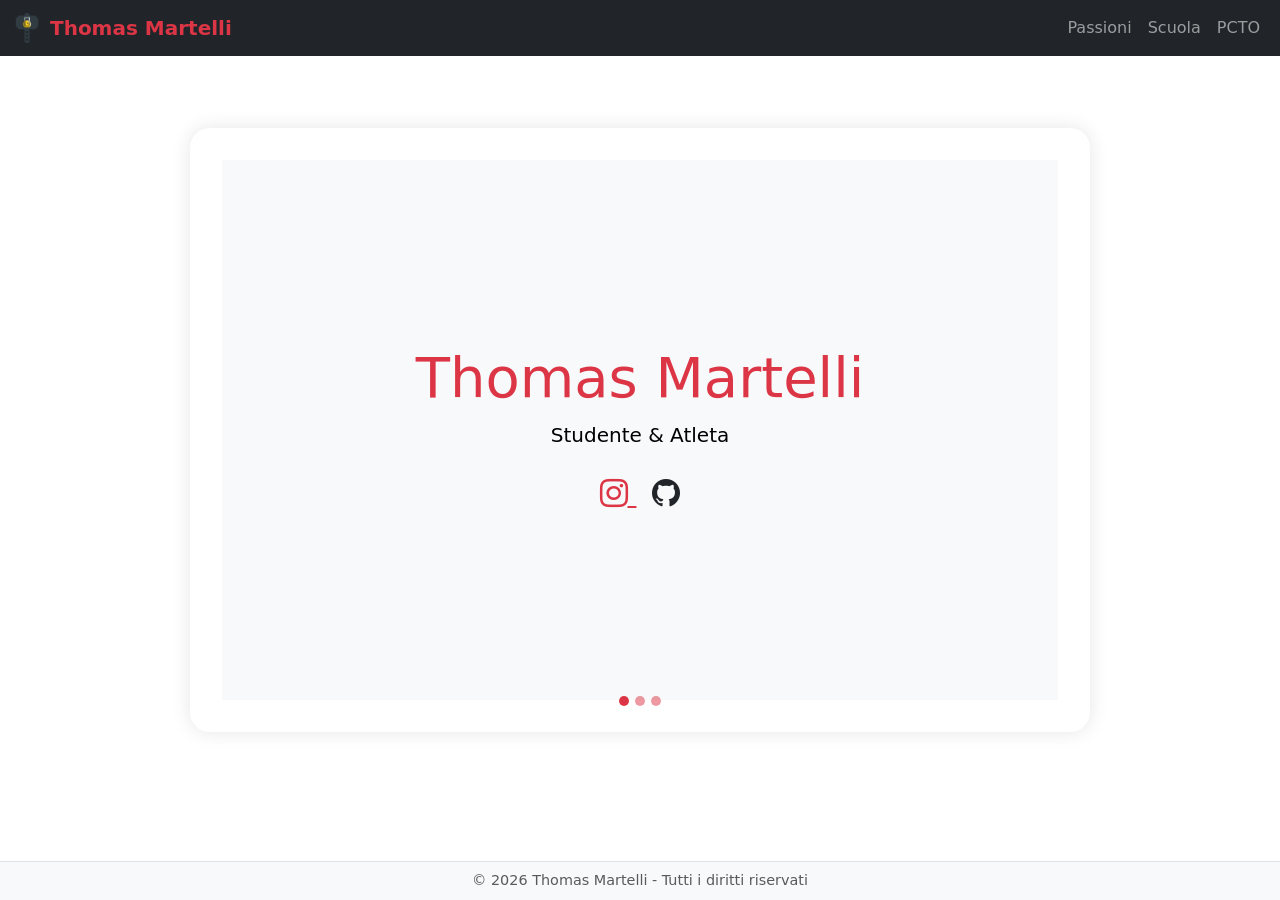
==== index.html @ 2d90111e "Update index.html" ====
<!DOCTYPE html>
<html lang="it">
<head>
  <meta charset="UTF-8" />
  <meta name="viewport" content="width=device-width, initial-scale=1" />
  <title>Thomas Martelli - Portfolio</title>
  <link href="https://cdn.jsdelivr.net/npm/bootstrap@5.3.3/dist/css/bootstrap.min.css" rel="stylesheet" />
  <link rel="stylesheet" href="https://cdn.jsdelivr.net/npm/bootstrap-icons@1.11.3/font/bootstrap-icons.css">
  <link rel="icon" type="images/IconaSito1" href="icon/IconaSito1_white.png">
  <link rel="stylesheet" href="style.css" />
</head>
<body>

<!-- Navbar -->
<nav class="navbar navbar-expand-lg navbar-dark bg-dark sticky-top">
  <div class="container-fluid">
    <a class="navbar-brand d-flex align-items-center text-decoration-none" href="index.html">
        <img src="images/IconaSito1.png" alt="Logo" width="30" height="30" class="me-2">
        <span class="text-danger fw-bold">Thomas Martelli</span>
    </a>
    <button class="navbar-toggler" type="button" data-bs-toggle="collapse" data-bs-target="#navbarNav">
      <span class="navbar-toggler-icon"></span>
    </button>
    <div class="collapse navbar-collapse justify-content-end" id="navbarNav">
      <ul class="navbar-nav">
        <li class="nav-item"><a class="nav-link" href="passioni.html">Passioni</a></li>
        <li class="nav-item"><a class="nav-link" href="scuola.html">Scuola</a></li>
        <li class="nav-item"><a class="nav-link" href="pcto.html">PCTO</a></li>
      </ul>
    </div>
  </div>
</nav>

<br><br><br>
<!-- Carosello -->
<div id="mainCarousel" class="carousel slide" data-bs-ride="false">
    <!-- Indicatori -->
    <div class="carousel-indicators">
      <button type="button" data-bs-target="#mainCarousel" data-bs-slide-to="0" class="active" aria-current="true" aria-label="Slide 1"></button>
      <button type="button" data-bs-target="#mainCarousel" data-bs-slide-to="1" aria-label="Slide 2"></button>
      <button type="button" data-bs-target="#mainCarousel" data-bs-slide-to="2" aria-label="Slide 3"></button>
    </div>
  
    <!-- Slide -->
    <div class="carousel-inner">
  
      <!-- Slide 1 -->
      <div class="carousel-item active">
        <div class="d-flex justify-content-center align-items-center py-5" style="min-height: 60vh; background-color: #f8f9fa;">
          <div class="text-center">
            <h1 class="display-4 text-danger">Thomas Martelli</h1>
            <p class="lead">Studente & Atleta</p>
            <!-- Icone Social -->
            <div class="mt-4">
                <a href="https://www.instagram.com/_thomarte_/" target="_blank" class="text-danger fs-3 me-3">
                <i class="bi bi-instagram"></i>
                </a>
                <a href="https://github.com/Thumad" target="_blank" class="text-dark fs-3">
                <i class="bi bi-github"></i>
                </a>
            </div>
          </div>
        </div>
      </div>
  
      <!-- Slide 2 -->
      <div class="carousel-item">
        <div class="d-flex justify-content-center align-items-center py-5" style="min-height: 60vh; background-color: #e9ecef;">
          <img src="NUOVA IMMAGINE DA METTERE!" class="img-fluid rounded-circle shadow" alt="Foto di Thomas" style="max-height: 300px;">
        </div>
        <!-- Icone Social -->
        <div class="mt-4">
            <a href="https://www.instagram.com/_thomarte_/" target="_blank" class="text-danger fs-3 me-3">
            <i class="bi bi-instagram"></i>
            </a>
            <a href="https://github.com/Thumad" target="_blank" class="text-dark fs-3">
            <i class="bi bi-github"></i>
            </a>
        </div>
      </div>
  
      <!-- Slide 3 -->
      <div class="carousel-item">
        <div class="d-flex justify-content-center align-items-center py-5" style="min-height: 60vh; background-color: #f1f1f1;">
          <div class="container text-center" style="max-width: 700px;">
            <h2 class="mb-3">Chi sono?</h2>
            <p>
              Sono uno studente del corso di informatica, appassionato di sport, tra i quali spunta il CrossFit.<br>
              Mi piace molto la palestra, che insieme alla musica e al guardare serie TV o film, mi aiuta a rilassarmi e a stare bene.
            </p>
            <hr class="my-4">
            <h3 id="contact">Come Contattarmi:</h3>
            <div class="text-start mt-3">
              <p><strong>Email:</strong> thomas.martelli21@gmail.com</p>
              <p><strong>Numero:</strong> +39 349 733 7982</p>
              <p><strong>Indirizzo:</strong> Piazza Pertini 1</p>
              <p><strong>Città:</strong> Chiaravalle</p>
            </div>
            <!-- Icone Social -->
            <div class="text-center mt-4">
              <a href="https://www.instagram.com/_thomarte_/" target="_blank" class="text-danger fs-3 me-3">
                <i class="bi bi-instagram"></i>
              </a>
              <a href="https://github.com/Thumad" target="_blank" class="text-dark fs-3">
                <i class="bi bi-github"></i>
              </a>
            </div>
          </div>
        </div>
      </div>
      
    </div>
  </div>
  
    <!-- Controlli -->
    <button class="carousel-control-prev" type="button" data-bs-target="#mainCarousel" data-bs-slide="prev">
      <span class="carousel-control-prev-icon"></span>
    </button>
    <button class="carousel-control-next" type="button" data-bs-target="#mainCarousel" data-bs-slide="next">
      <span class="carousel-control-next-icon"></span>
    </button>
  </div>
<br>
  <footer class="bg-light text-center text-muted fixed-bottom py-2 border-top">
    © 2026 Thomas Martelli - Tutti i diritti riservati
  </footer>

<script src="https://cdn.jsdelivr.net/npm/bootstrap@5.3.3/dist/js/bootstrap.bundle.min.js"></script>
<script src="script.js"></script>
</body>
</html>
---- style.css ----
body {
    background-color: white;
    color: #000;
  }
  
  .carousel-item {
    padding: 2rem;
  }
  
  h1, h2, h3 {
    font-weight: bold;
  }
  
  form label {
    font-weight: 500;
  }
  
  .carousel-item {
    transition: transform 0.6s ease, opacity 0.6s ease;
    overflow: hidden;
  }
  
  .carousel-inner {
    margin: 0 auto;
    max-width: 900px;
    border-radius: 20px;
    box-shadow: 0 0 20px rgba(0, 0, 0, 0.1);
  }
  
  /* Indicatori centrati */
  .carousel-indicators [data-bs-target] {
    background-color: #dc3545; /* rosso */
    width: 10px;
    height: 10px;
    border-radius: 100%;
  }
  
  /* Footer fisso pulito */
  footer.fixed-bottom {
    font-size: 0.9rem; 
    background-color: #f8f9fa;
  }
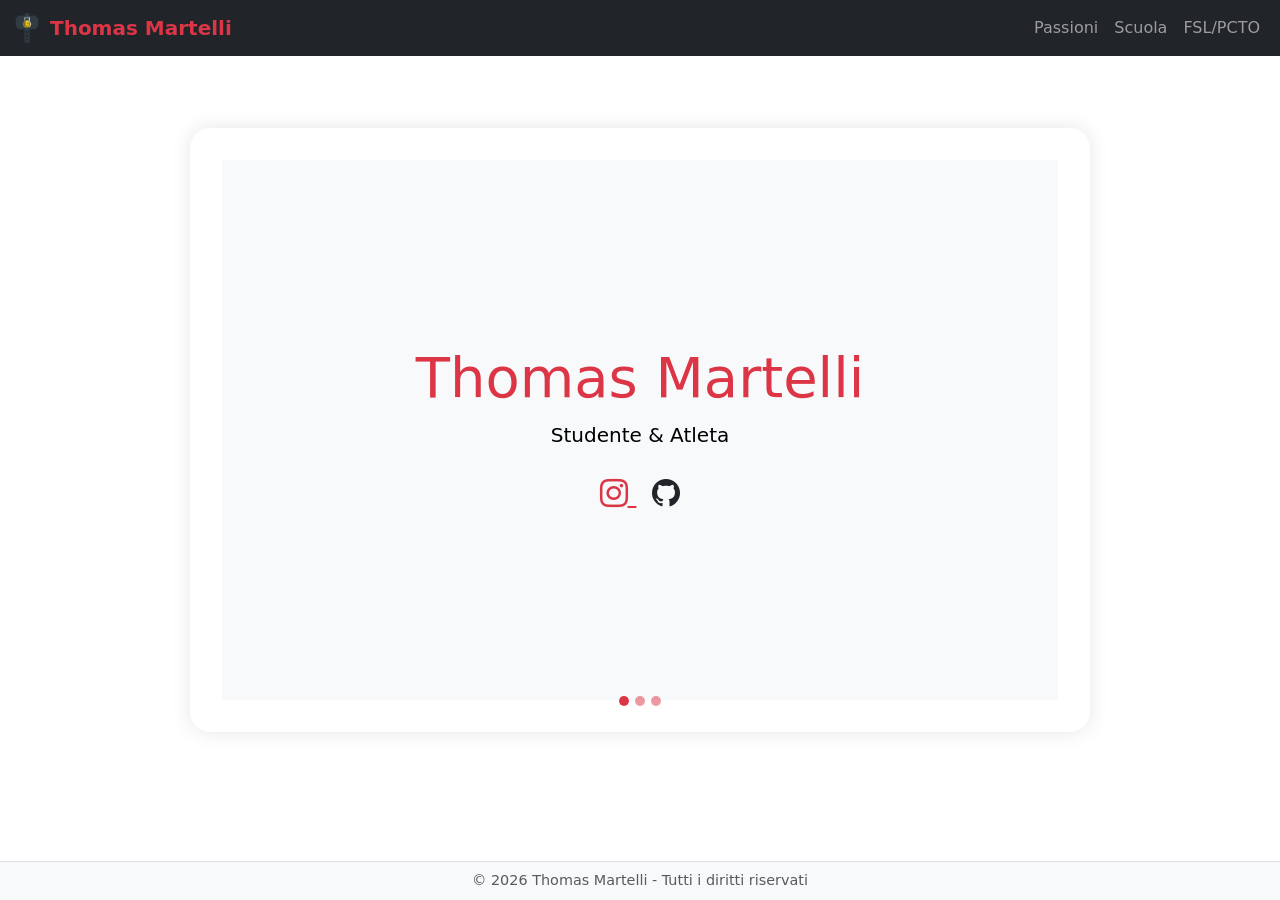
==== commit 13ceabe4: "Fix HTML encoding issues in index.html" ====
--- a/index.html
+++ b/index.html
@@ -25,7 +25,7 @@
       <ul class="navbar-nav">
         <li class="nav-item"><a class="nav-link" href="passioni.html">Passioni</a></li>
         <li class="nav-item"><a class="nav-link" href="scuola.html">Scuola</a></li>
-        <li class="nav-item"><a class="nav-link" href="pcto.html">PCTO</a></li>
+        <li class="nav-item"><a class="nav-link" href="pcto.html">FSL/PCTO</a></li>
       </ul>
     </div>
   </div>
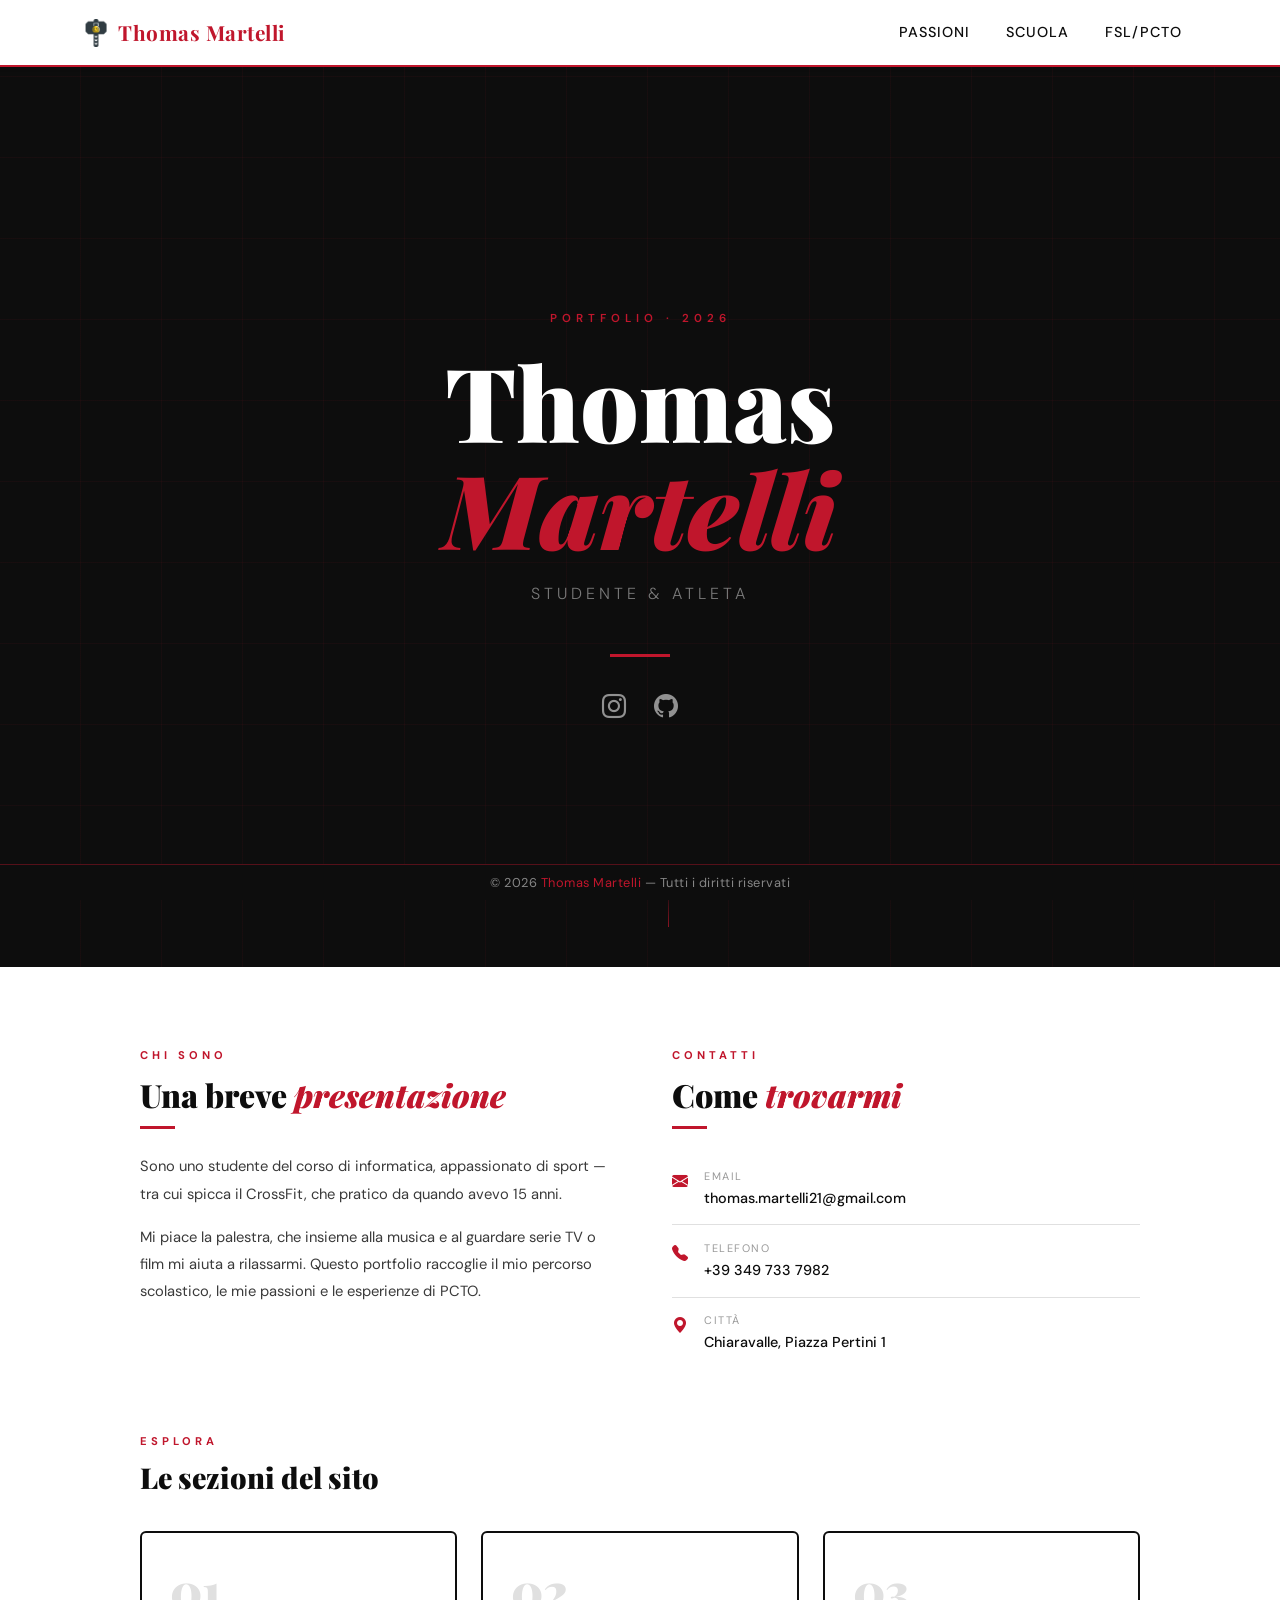
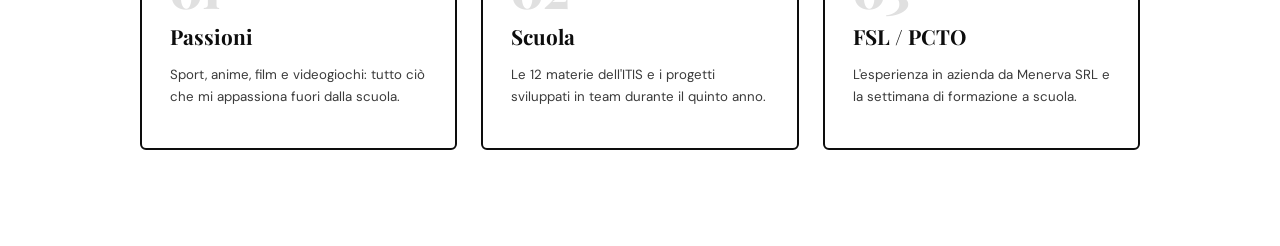
==== commit ada70342: "Add files via upload" ====
--- a/index.html
+++ b/index.html
@@ -1,132 +1,366 @@
-<!DOCTYPE html>
-<html lang="it">
-<head>
-  <meta charset="UTF-8" />
-  <meta name="viewport" content="width=device-width, initial-scale=1" />
-  <title>Thomas Martelli - Portfolio</title>
-  <link href="https://cdn.jsdelivr.net/npm/bootstrap@5.3.3/dist/css/bootstrap.min.css" rel="stylesheet" />
-  <link rel="stylesheet" href="https://cdn.jsdelivr.net/npm/bootstrap-icons@1.11.3/font/bootstrap-icons.css">
-  <link rel="icon" type="images/IconaSito1" href="icon/IconaSito1_white.png">
-  <link rel="stylesheet" href="style.css" />
-</head>
-<body>
-
-<!-- Navbar -->
-<nav class="navbar navbar-expand-lg navbar-dark bg-dark sticky-top">
-  <div class="container-fluid">
-    <a class="navbar-brand d-flex align-items-center text-decoration-none" href="index.html">
-        <img src="images/IconaSito1.png" alt="Logo" width="30" height="30" class="me-2">
-        <span class="text-danger fw-bold">Thomas Martelli</span>
-    </a>
-    <button class="navbar-toggler" type="button" data-bs-toggle="collapse" data-bs-target="#navbarNav">
-      <span class="navbar-toggler-icon"></span>
-    </button>
-    <div class="collapse navbar-collapse justify-content-end" id="navbarNav">
-      <ul class="navbar-nav">
-        <li class="nav-item"><a class="nav-link" href="passioni.html">Passioni</a></li>
-        <li class="nav-item"><a class="nav-link" href="scuola.html">Scuola</a></li>
-        <li class="nav-item"><a class="nav-link" href="pcto.html">FSL/PCTO</a></li>
-      </ul>
-    </div>
-  </div>
-</nav>
-
-<br><br><br>
-<!-- Carosello -->
-<div id="mainCarousel" class="carousel slide" data-bs-ride="false">
-    <!-- Indicatori -->
-    <div class="carousel-indicators">
-      <button type="button" data-bs-target="#mainCarousel" data-bs-slide-to="0" class="active" aria-current="true" aria-label="Slide 1"></button>
-      <button type="button" data-bs-target="#mainCarousel" data-bs-slide-to="1" aria-label="Slide 2"></button>
-      <button type="button" data-bs-target="#mainCarousel" data-bs-slide-to="2" aria-label="Slide 3"></button>
-    </div>
-  
-    <!-- Slide -->
-    <div class="carousel-inner">
-  
-      <!-- Slide 1 -->
-      <div class="carousel-item active">
-        <div class="d-flex justify-content-center align-items-center py-5" style="min-height: 60vh; background-color: #f8f9fa;">
-          <div class="text-center">
-            <h1 class="display-4 text-danger">Thomas Martelli</h1>
-            <p class="lead">Studente & Atleta</p>
-            <!-- Icone Social -->
-            <div class="mt-4">
-                <a href="https://www.instagram.com/_thomarte_/" target="_blank" class="text-danger fs-3 me-3">
-                <i class="bi bi-instagram"></i>
-                </a>
-                <a href="https://github.com/Thumad" target="_blank" class="text-dark fs-3">
-                <i class="bi bi-github"></i>
-                </a>
-            </div>
-          </div>
-        </div>
-      </div>
-  
-      <!-- Slide 2 -->
-      <div class="carousel-item">
-        <div class="d-flex justify-content-center align-items-center py-5" style="min-height: 60vh; background-color: #e9ecef;">
-          <img src="NUOVA IMMAGINE DA METTERE!" class="img-fluid rounded-circle shadow" alt="Foto di Thomas" style="max-height: 300px;">
-        </div>
-        <!-- Icone Social -->
-        <div class="mt-4">
-            <a href="https://www.instagram.com/_thomarte_/" target="_blank" class="text-danger fs-3 me-3">
-            <i class="bi bi-instagram"></i>
-            </a>
-            <a href="https://github.com/Thumad" target="_blank" class="text-dark fs-3">
-            <i class="bi bi-github"></i>
-            </a>
-        </div>
-      </div>
-  
-      <!-- Slide 3 -->
-      <div class="carousel-item">
-        <div class="d-flex justify-content-center align-items-center py-5" style="min-height: 60vh; background-color: #f1f1f1;">
-          <div class="container text-center" style="max-width: 700px;">
-            <h2 class="mb-3">Chi sono?</h2>
-            <p>
-              Sono uno studente del corso di informatica, appassionato di sport, tra i quali spunta il CrossFit.<br>
-              Mi piace molto la palestra, che insieme alla musica e al guardare serie TV o film, mi aiuta a rilassarmi e a stare bene.
-            </p>
-            <hr class="my-4">
-            <h3 id="contact">Come Contattarmi:</h3>
-            <div class="text-start mt-3">
-              <p><strong>Email:</strong> thomas.martelli21@gmail.com</p>
-              <p><strong>Numero:</strong> +39 349 733 7982</p>
-              <p><strong>Indirizzo:</strong> Piazza Pertini 1</p>
-              <p><strong>Città:</strong> Chiaravalle</p>
-            </div>
-            <!-- Icone Social -->
-            <div class="text-center mt-4">
-              <a href="https://www.instagram.com/_thomarte_/" target="_blank" class="text-danger fs-3 me-3">
-                <i class="bi bi-instagram"></i>
-              </a>
-              <a href="https://github.com/Thumad" target="_blank" class="text-dark fs-3">
-                <i class="bi bi-github"></i>
-              </a>
-            </div>
-          </div>
-        </div>
-      </div>
-      
-    </div>
-  </div>
-  
-    <!-- Controlli -->
-    <button class="carousel-control-prev" type="button" data-bs-target="#mainCarousel" data-bs-slide="prev">
-      <span class="carousel-control-prev-icon"></span>
-    </button>
-    <button class="carousel-control-next" type="button" data-bs-target="#mainCarousel" data-bs-slide="next">
-      <span class="carousel-control-next-icon"></span>
-    </button>
-  </div>
-<br>
-  <footer class="bg-light text-center text-muted fixed-bottom py-2 border-top">
-    © 2026 Thomas Martelli - Tutti i diritti riservati
-  </footer>
-
-<script src="https://cdn.jsdelivr.net/npm/bootstrap@5.3.3/dist/js/bootstrap.bundle.min.js"></script>
-<script src="script.js"></script>
-</body>
-</html>
-
+<!DOCTYPE html>
+<html lang="it">
+<head>
+  <meta charset="UTF-8" />
+  <meta name="viewport" content="width=device-width, initial-scale=1" />
+  <title>Thomas Martelli - Portfolio</title>
+  <link href="https://cdn.jsdelivr.net/npm/bootstrap@5.3.3/dist/css/bootstrap.min.css" rel="stylesheet" />
+  <link rel="stylesheet" href="https://cdn.jsdelivr.net/npm/bootstrap-icons@1.11.3/font/bootstrap-icons.css">
+  <link rel="icon" href="icon/IconaSito1_white.png">
+  <link href="https://fonts.googleapis.com/css2?family=Playfair+Display:wght@400;700;900&family=DM+Sans:wght@300;400;500;600&display=swap" rel="stylesheet">
+
+  <style>
+    :root {
+      --red: #C0162C;
+      --red-dark: #8a0e1f;
+      --black: #0d0d0d;
+      --white: #ffffff;
+      --grey-light: #f5f5f5;
+      --grey-mid: #e0e0e0;
+      --grey-dark: #3a3a3a;
+    }
+    * { box-sizing: border-box; }
+    body {
+      background-color: var(--white);
+      color: var(--black);
+      font-family: 'DM Sans', sans-serif;
+      overflow-x: hidden;
+    }
+
+    /* ─── NAVBAR ─── */
+    .navbar {
+      background: var(--white) !important;
+      border-bottom: 2px solid var(--red) !important;
+      padding: 0.75rem 0;
+    }
+    .navbar-brand span {
+      font-family: 'Playfair Display', serif;
+      font-weight: 700;
+      font-size: 1.3rem;
+      color: var(--red) !important;
+      letter-spacing: 0.5px;
+    }
+    .nav-link {
+      font-family: 'DM Sans', sans-serif;
+      font-weight: 500;
+      font-size: 0.9rem;
+      letter-spacing: 1px;
+      text-transform: uppercase;
+      color: var(--black) !important;
+      position: relative;
+      padding: 0.5rem 1rem !important;
+      transition: color 0.3s;
+    }
+    .nav-link::after {
+      content: '';
+      position: absolute;
+      bottom: 0; left: 1rem; right: 1rem;
+      height: 2px;
+      background: var(--red);
+      transform: scaleX(0);
+      transition: transform 0.3s ease;
+    }
+    .nav-link:hover { color: var(--red) !important; }
+    .nav-link:hover::after { transform: scaleX(1); }
+
+    /* ─── FOOTER ─── */
+    footer.fixed-bottom {
+      font-size: 0.8rem;
+      background: var(--black) !important;
+      color: rgba(255,255,255,0.5);
+      border-top: 1px solid rgba(192,22,44,0.4) !important;
+      letter-spacing: 0.5px;
+      padding: 0.6rem 0;
+    }
+    footer span { color: var(--red); }
+
+    @keyframes fadeUp {
+      from { opacity: 0; transform: translateY(24px); }
+      to   { opacity: 1; transform: translateY(0); }
+    }
+
+    /* ─── HOME HERO ─── */
+    .home-hero {
+      min-height: 100vh;
+      background: var(--black);
+      display: flex;
+      flex-direction: column;
+      align-items: center;
+      justify-content: center;
+      text-align: center;
+      position: relative;
+      overflow: hidden;
+    }
+    .home-hero::before {
+      content: '';
+      position: absolute; inset: 0;
+      background:
+        repeating-linear-gradient(90deg, transparent, transparent 80px, rgba(192,22,44,0.06) 80px, rgba(192,22,44,0.06) 81px),
+        repeating-linear-gradient(0deg,  transparent, transparent 80px, rgba(192,22,44,0.06) 80px, rgba(192,22,44,0.06) 81px);
+      pointer-events: none;
+    }
+    .home-hero-eyebrow {
+      font-size: 0.72rem;
+      letter-spacing: 5px;
+      text-transform: uppercase;
+      color: var(--red);
+      font-weight: 600;
+      margin-bottom: 1.25rem;
+      position: relative;
+      animation: fadeUp 0.7s ease both;
+    }
+    .home-hero h1 {
+      font-family: 'Playfair Display', serif;
+      font-size: clamp(3rem, 8vw, 6.5rem);
+      font-weight: 900;
+      color: var(--white);
+      line-height: 1.05;
+      margin: 0;
+      position: relative;
+      animation: fadeUp 0.7s ease 0.1s both;
+    }
+    .home-hero h1 span { color: var(--red); font-style: italic; }
+    .home-hero-subtitle {
+      font-size: clamp(0.85rem, 2vw, 1rem);
+      color: rgba(255,255,255,0.45);
+      letter-spacing: 4px;
+      text-transform: uppercase;
+      margin-top: 1.25rem;
+      font-weight: 300;
+      position: relative;
+      animation: fadeUp 0.7s ease 0.2s both;
+    }
+    .hero-line {
+      width: 60px; height: 3px;
+      background: var(--red);
+      margin: 2rem auto;
+      position: relative;
+      animation: fadeUp 0.7s ease 0.3s both;
+    }
+    .hero-socials {
+      display: flex; gap: 1.75rem;
+      justify-content: center;
+      position: relative;
+      animation: fadeUp 0.7s ease 0.4s both;
+    }
+    .hero-socials a {
+      color: rgba(255,255,255,0.55);
+      font-size: 1.5rem;
+      text-decoration: none;
+      transition: color 0.25s, transform 0.25s;
+    }
+    .hero-socials a:hover { color: var(--red); transform: translateY(-3px); }
+    .hero-scroll-hint {
+      position: absolute;
+      bottom: 2.5rem; left: 50%;
+      transform: translateX(-50%);
+      color: rgba(255,255,255,0.2);
+      font-size: 0.68rem;
+      letter-spacing: 3px;
+      text-transform: uppercase;
+      display: flex; flex-direction: column; align-items: center; gap: 0.5rem;
+      animation: fadeUp 0.7s ease 0.8s both;
+    }
+    .scroll-arrow {
+      width: 1px; height: 40px;
+      background: linear-gradient(to bottom, transparent, rgba(192,22,44,0.7));
+      animation: scrollPulse 2s ease-in-out infinite;
+    }
+    @keyframes scrollPulse {
+      0%, 100% { opacity: 0.3; } 50% { opacity: 1; }
+    }
+
+    /* ─── INFO + CONTACT SECTION ─── */
+    .info-section { padding: 5rem 1.5rem 4rem; }
+    .info-grid {
+      max-width: 1000px; margin: 0 auto;
+      display: grid; grid-template-columns: 1fr 1fr;
+      gap: 4rem; align-items: start;
+    }
+    @media (max-width: 767px) { .info-grid { grid-template-columns: 1fr; gap: 3rem; } }
+
+    .info-block-label {
+      font-size: 0.7rem; letter-spacing: 4px;
+      text-transform: uppercase; color: var(--red);
+      font-weight: 700; margin-bottom: 0.75rem;
+    }
+    .info-block h2 {
+      font-family: 'Playfair Display', serif;
+      font-size: 2rem; font-weight: 900;
+      color: var(--black); margin-bottom: 0.75rem;
+    }
+    .info-block h2 span { color: var(--red); font-style: italic; }
+    .info-block-divider { width: 35px; height: 3px; background: var(--red); margin-bottom: 1.5rem; }
+    .info-block p { font-size: 0.92rem; line-height: 1.85; color: var(--grey-dark); }
+
+    .contact-list { list-style: none; padding: 0; margin: 0; }
+    .contact-list li {
+      display: flex; align-items: flex-start; gap: 1rem;
+      padding: 0.9rem 0; border-bottom: 1px solid var(--grey-mid);
+    }
+    .contact-list li:last-child { border-bottom: none; }
+    .contact-icon { color: var(--red); font-size: 1rem; margin-top: 2px; flex-shrink: 0; }
+    .contact-key { font-size: 0.68rem; letter-spacing: 1.5px; text-transform: uppercase; color: #999; display: block; margin-bottom: 2px; }
+    .contact-val { font-size: 0.9rem; color: var(--black); font-weight: 500; }
+
+    /* ─── PAGE NAV CARDS ─── */
+    .pages-section { padding: 0 1.5rem 6rem; }
+    .section-label { font-size: 0.7rem; letter-spacing: 4px; text-transform: uppercase; color: var(--red); font-weight: 700; margin-bottom: 0.4rem; }
+    .section-title { font-family: 'Playfair Display', serif; font-size: 1.8rem; font-weight: 900; color: var(--black); margin-bottom: 2rem; }
+    .pages-grid {
+      max-width: 1000px; margin: 0 auto;
+      display: grid; grid-template-columns: repeat(3, 1fr);
+      gap: 1.5rem;
+    }
+    @media (max-width: 767px) { .pages-grid { grid-template-columns: 1fr; } }
+
+    .page-card {
+      position: relative;
+      display: block;
+      text-decoration: none;
+      border: 2px solid var(--black);
+      border-radius: 6px;
+      overflow: hidden;
+      padding: 2rem 1.75rem 2.5rem;
+      background: var(--white);
+      transition: background 0.25s, border-color 0.25s, transform 0.3s;
+    }
+    .page-card:hover {
+      background: var(--black);
+      border-color: var(--red);
+      transform: translateY(-5px);
+    }
+    .page-card-num {
+      font-family: 'Playfair Display', serif;
+      font-size: 3rem; font-weight: 900;
+      color: var(--grey-mid); line-height: 1;
+      transition: color 0.25s;
+    }
+    .page-card:hover .page-card-num { color: rgba(192,22,44,0.25); }
+    .page-card-title {
+      font-family: 'Playfair Display', serif;
+      font-size: 1.3rem; font-weight: 700;
+      color: var(--black); margin: 0.5rem 0 0.75rem;
+      transition: color 0.25s;
+    }
+    .page-card:hover .page-card-title { color: var(--white); }
+    .page-card-desc {
+      font-size: 0.83rem; color: var(--grey-dark);
+      line-height: 1.65; transition: color 0.25s;
+    }
+    .page-card:hover .page-card-desc { color: rgba(255,255,255,0.5); }
+    .page-card-arrow {
+      position: absolute; bottom: 1.5rem; right: 1.5rem;
+      color: var(--red); font-size: 1.2rem;
+      opacity: 0; transform: translateX(-6px);
+      transition: opacity 0.25s, transform 0.25s;
+    }
+    .page-card:hover .page-card-arrow { opacity: 1; transform: translateX(0); }
+  </style>
+</head>
+<body>
+
+  <!-- Navbar -->
+  <nav class="navbar navbar-expand-lg sticky-top shadow-sm">
+    <div class="container">
+      <a class="navbar-brand d-flex align-items-center text-decoration-none" href="index.html">
+        <img src="images/IconaSito1.png" alt="Logo" width="28" height="28" class="me-2">
+        <span>Thomas Martelli</span>
+      </a>
+      <button class="navbar-toggler" type="button" data-bs-toggle="collapse" data-bs-target="#navbarNav">
+        <span class="navbar-toggler-icon"></span>
+      </button>
+      <div class="collapse navbar-collapse justify-content-end" id="navbarNav">
+        <ul class="navbar-nav gap-1">
+          <li class="nav-item"><a class="nav-link" href="passioni.html">Passioni</a></li>
+          <li class="nav-item"><a class="nav-link" href="scuola.html">Scuola</a></li>
+          <li class="nav-item"><a class="nav-link" href="pcto.html">FSL/PCTO</a></li>
+        </ul>
+      </div>
+    </div>
+  </nav>
+
+  <!-- Hero -->
+  <div class="home-hero">
+    <div class="home-hero-eyebrow">Portfolio · 2026</div>
+    <h1>Thomas<br><span>Martelli</span></h1>
+    <p class="home-hero-subtitle">Studente &amp; Atleta</p>
+    <div class="hero-line"></div>
+    <div class="hero-socials">
+      <a href="https://www.instagram.com/_thomarte_/" target="_blank"><i class="bi bi-instagram"></i></a>
+      <a href="https://github.com/Thumad" target="_blank"><i class="bi bi-github"></i></a>
+    </div>
+    <div class="hero-scroll-hint">
+      <span>Scorri</span>
+      <div class="scroll-arrow"></div>
+    </div>
+  </div>
+
+  <!-- Chi sono + Contatti -->
+  <div class="info-section">
+    <div class="info-grid">
+      <div class="info-block">
+        <div class="info-block-label">Chi sono</div>
+        <h2>Una breve <span>presentazione</span></h2>
+        <div class="info-block-divider"></div>
+        <p>Sono uno studente del corso di informatica, appassionato di sport — tra cui spicca il CrossFit, che pratico da quando avevo 15 anni.</p>
+        <p style="margin-top:1rem;">Mi piace la palestra, che insieme alla musica e al guardare serie TV o film mi aiuta a rilassarmi. Questo portfolio raccoglie il mio percorso scolastico, le mie passioni e le esperienze di PCTO.</p>
+      </div>
+      <div class="info-block">
+        <div class="info-block-label">Contatti</div>
+        <h2>Come <span>trovarmi</span></h2>
+        <div class="info-block-divider"></div>
+        <ul class="contact-list">
+          <li>
+            <span class="contact-icon"><i class="bi bi-envelope-fill"></i></span>
+            <div><span class="contact-key">Email</span><span class="contact-val">thomas.martelli21@gmail.com</span></div>
+          </li>
+          <li>
+            <span class="contact-icon"><i class="bi bi-telephone-fill"></i></span>
+            <div><span class="contact-key">Telefono</span><span class="contact-val">+39 349 733 7982</span></div>
+          </li>
+          <li>
+            <span class="contact-icon"><i class="bi bi-geo-alt-fill"></i></span>
+            <div><span class="contact-key">Città</span><span class="contact-val">Chiaravalle, Piazza Pertini 1</span></div>
+          </li>
+        </ul>
+      </div>
+    </div>
+  </div>
+
+  <!-- Sezioni -->
+  <div class="pages-section">
+    <div style="max-width:1000px; margin:0 auto;">
+      <div class="section-label">Esplora</div>
+      <div class="section-title">Le sezioni del sito</div>
+    </div>
+    <div class="pages-grid">
+      <a href="passioni.html" class="page-card">
+        <div class="page-card-num">01</div>
+        <div class="page-card-title">Passioni</div>
+        <div class="page-card-desc">Sport, anime, film e videogiochi: tutto ciò che mi appassiona fuori dalla scuola.</div>
+        <div class="page-card-arrow"><i class="bi bi-arrow-right"></i></div>
+      </a>
+      <a href="scuola.html" class="page-card">
+        <div class="page-card-num">02</div>
+        <div class="page-card-title">Scuola</div>
+        <div class="page-card-desc">Le 12 materie dell'ITIS e i progetti sviluppati in team durante il quinto anno.</div>
+        <div class="page-card-arrow"><i class="bi bi-arrow-right"></i></div>
+      </a>
+      <a href="pcto.html" class="page-card">
+        <div class="page-card-num">03</div>
+        <div class="page-card-title">FSL / PCTO</div>
+        <div class="page-card-desc">L'esperienza in azienda da Menerva SRL e la settimana di formazione a scuola.</div>
+        <div class="page-card-arrow"><i class="bi bi-arrow-right"></i></div>
+      </a>
+    </div>
+  </div>
+
+  <!-- Footer -->
+  <footer class="text-center fixed-bottom py-2">
+    © 2026 <span>Thomas Martelli</span> — Tutti i diritti riservati
+  </footer>
+
+  <script src="https://cdn.jsdelivr.net/npm/bootstrap@5.3.3/dist/js/bootstrap.bundle.min.js"></script>
+</body>
+</html>
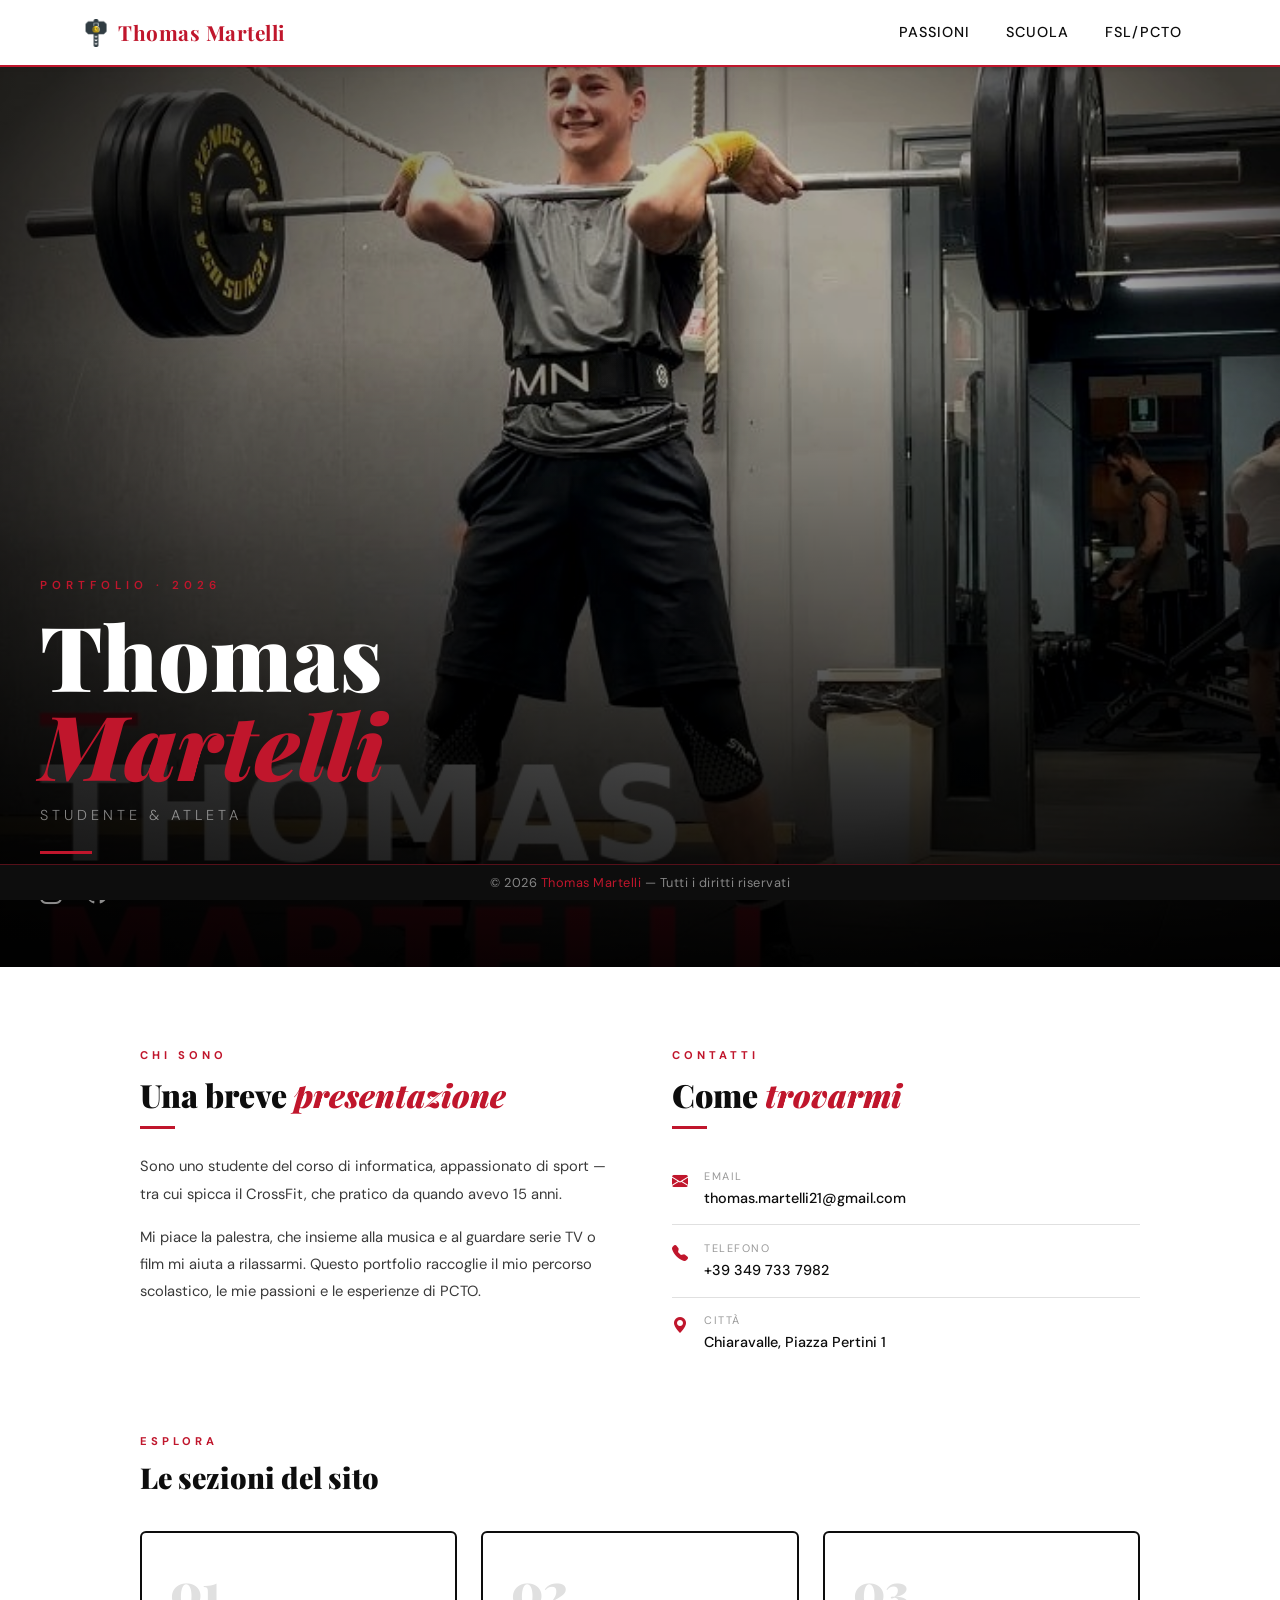
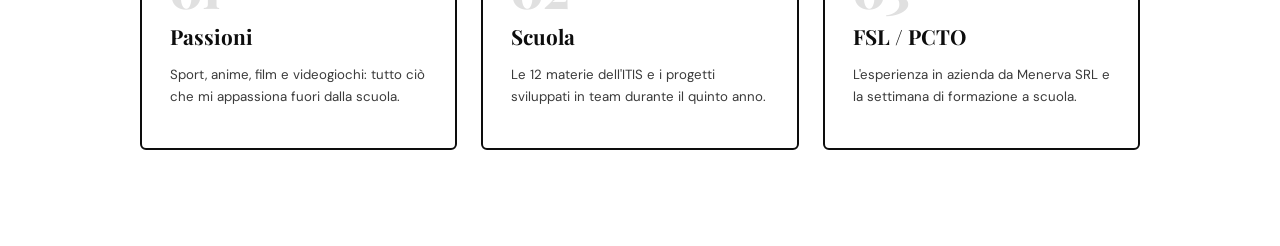
==== commit ae997b62: "Add files via upload" ====
--- a/index.html
+++ b/index.html
@@ -85,19 +85,38 @@
       background: var(--black);
       display: flex;
       flex-direction: column;
-      align-items: center;
-      justify-content: center;
-      text-align: center;
+      justify-content: flex-end;
+      align-items: flex-start;
       position: relative;
       overflow: hidden;
     }
-    .home-hero::before {
+    /* Foto di sfondo */
+    .home-hero-bg {
+      position: absolute;
+      inset: 0;
+      background: url('images/thomas.jpg') center center / cover no-repeat;
+      filter: brightness(0.82);
+      transform: scale(1.03);
+      transition: transform 8s ease;
+    }
+    .home-hero:hover .home-hero-bg {
+      transform: scale(1.0);
+    }
+    /* Gradiente scuro in basso e a sinistra per leggibilità testo */
+    .home-hero::after {
       content: '';
       position: absolute; inset: 0;
       background:
-        repeating-linear-gradient(90deg, transparent, transparent 80px, rgba(192,22,44,0.06) 80px, rgba(192,22,44,0.06) 81px),
-        repeating-linear-gradient(0deg,  transparent, transparent 80px, rgba(192,22,44,0.06) 80px, rgba(192,22,44,0.06) 81px);
+        linear-gradient(to top,  rgba(0,0,0,0.92) 0%, rgba(0,0,0,0.4) 45%, transparent 70%),
+        linear-gradient(to right, rgba(0,0,0,0.5) 0%, transparent 60%);
       pointer-events: none;
+    }
+    /* Contenuto testo */
+    .home-hero-content {
+      position: relative;
+      z-index: 2;
+      padding: 0 2.5rem 3.5rem;
+      max-width: 680px;
     }
     .home-hero-eyebrow {
       font-size: 0.72rem;
@@ -105,70 +124,45 @@
       text-transform: uppercase;
       color: var(--red);
       font-weight: 600;
-      margin-bottom: 1.25rem;
-      position: relative;
+      margin-bottom: 1rem;
       animation: fadeUp 0.7s ease both;
     }
     .home-hero h1 {
       font-family: 'Playfair Display', serif;
-      font-size: clamp(3rem, 8vw, 6.5rem);
+      font-size: clamp(3.2rem, 7vw, 6rem);
       font-weight: 900;
       color: var(--white);
-      line-height: 1.05;
-      margin: 0;
-      position: relative;
+      line-height: 1.0;
+      margin: 0 0 0.2rem;
       animation: fadeUp 0.7s ease 0.1s both;
     }
     .home-hero h1 span { color: var(--red); font-style: italic; }
     .home-hero-subtitle {
-      font-size: clamp(0.85rem, 2vw, 1rem);
-      color: rgba(255,255,255,0.45);
+      font-size: clamp(0.78rem, 1.5vw, 0.9rem);
+      color: rgba(255,255,255,0.5);
       letter-spacing: 4px;
       text-transform: uppercase;
-      margin-top: 1.25rem;
+      margin-top: 1rem;
       font-weight: 300;
-      position: relative;
       animation: fadeUp 0.7s ease 0.2s both;
     }
     .hero-line {
-      width: 60px; height: 3px;
+      width: 52px; height: 3px;
       background: var(--red);
-      margin: 2rem auto;
-      position: relative;
+      margin: 1.5rem 0;
       animation: fadeUp 0.7s ease 0.3s both;
     }
     .hero-socials {
-      display: flex; gap: 1.75rem;
-      justify-content: center;
-      position: relative;
+      display: flex; gap: 1.5rem;
       animation: fadeUp 0.7s ease 0.4s both;
     }
     .hero-socials a {
       color: rgba(255,255,255,0.55);
-      font-size: 1.5rem;
+      font-size: 1.4rem;
       text-decoration: none;
       transition: color 0.25s, transform 0.25s;
     }
     .hero-socials a:hover { color: var(--red); transform: translateY(-3px); }
-    .hero-scroll-hint {
-      position: absolute;
-      bottom: 2.5rem; left: 50%;
-      transform: translateX(-50%);
-      color: rgba(255,255,255,0.2);
-      font-size: 0.68rem;
-      letter-spacing: 3px;
-      text-transform: uppercase;
-      display: flex; flex-direction: column; align-items: center; gap: 0.5rem;
-      animation: fadeUp 0.7s ease 0.8s both;
-    }
-    .scroll-arrow {
-      width: 1px; height: 40px;
-      background: linear-gradient(to bottom, transparent, rgba(192,22,44,0.7));
-      animation: scrollPulse 2s ease-in-out infinite;
-    }
-    @keyframes scrollPulse {
-      0%, 100% { opacity: 0.3; } 50% { opacity: 1; }
-    }
 
     /* ─── INFO + CONTACT SECTION ─── */
     .info-section { padding: 5rem 1.5rem 4rem; }
@@ -282,17 +276,16 @@
 
   <!-- Hero -->
   <div class="home-hero">
-    <div class="home-hero-eyebrow">Portfolio · 2026</div>
-    <h1>Thomas<br><span>Martelli</span></h1>
-    <p class="home-hero-subtitle">Studente &amp; Atleta</p>
-    <div class="hero-line"></div>
-    <div class="hero-socials">
-      <a href="https://www.instagram.com/_thomarte_/" target="_blank"><i class="bi bi-instagram"></i></a>
-      <a href="https://github.com/Thumad" target="_blank"><i class="bi bi-github"></i></a>
-    </div>
-    <div class="hero-scroll-hint">
-      <span>Scorri</span>
-      <div class="scroll-arrow"></div>
+    <div class="home-hero-bg"></div>
+    <div class="home-hero-content">
+      <div class="home-hero-eyebrow">Portfolio · 2026</div>
+      <h1>Thomas<br><span>Martelli</span></h1>
+      <p class="home-hero-subtitle">Studente &amp; Atleta</p>
+      <div class="hero-line"></div>
+      <div class="hero-socials">
+        <a href="https://www.instagram.com/_thomarte_/" target="_blank"><i class="bi bi-instagram"></i></a>
+        <a href="https://github.com/Thumad" target="_blank"><i class="bi bi-github"></i></a>
+      </div>
     </div>
   </div>
 
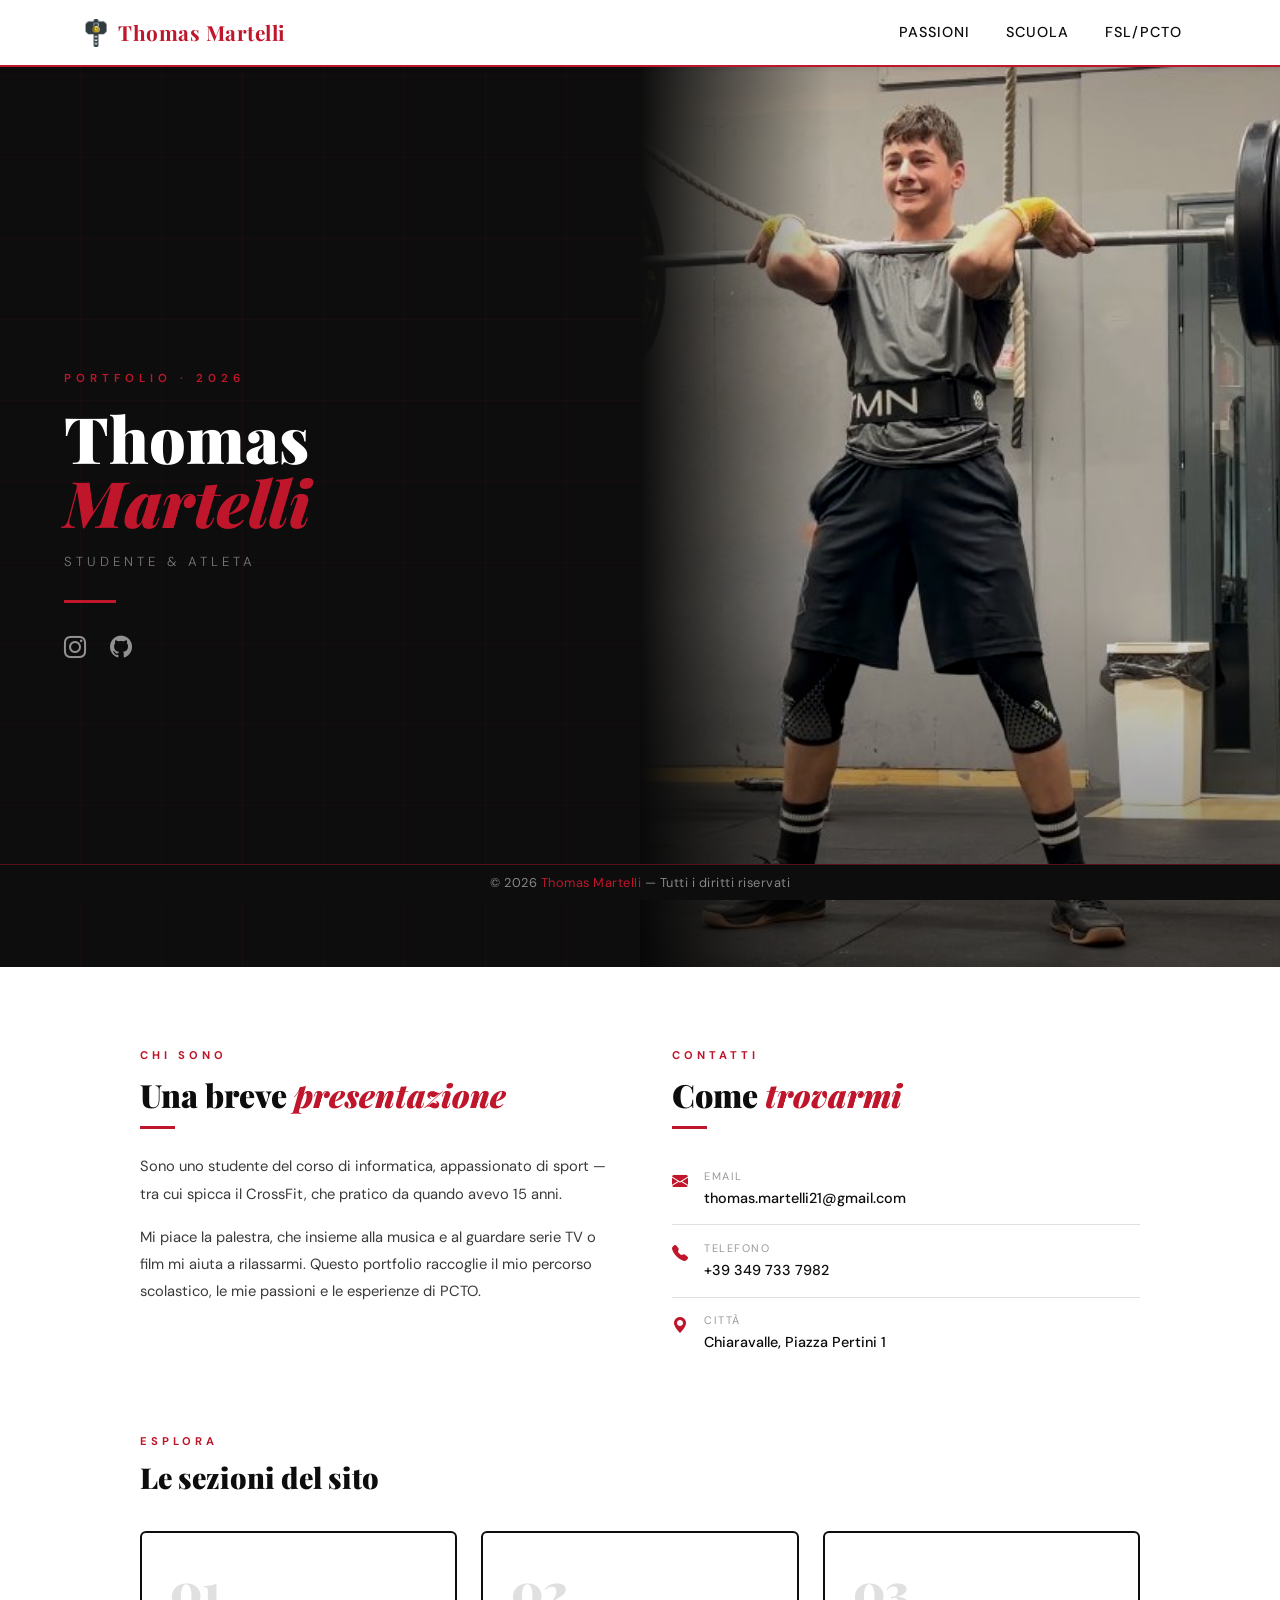
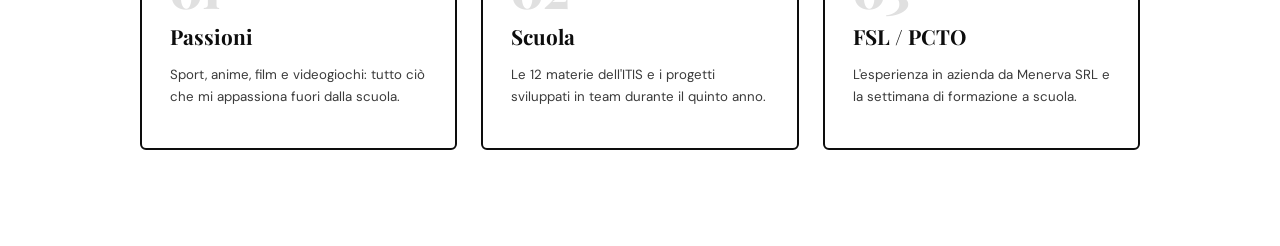
==== commit 17b65b84: "Update index.html" ====
--- a/index.html
+++ b/index.html
@@ -83,40 +83,30 @@
     .home-hero {
       min-height: 100vh;
       background: var(--black);
-      display: flex;
-      flex-direction: column;
-      justify-content: flex-end;
-      align-items: flex-start;
+      display: grid;
+      grid-template-columns: 1fr 1fr;
+      align-items: center;
       position: relative;
       overflow: hidden;
     }
-    /* Foto di sfondo */
-    .home-hero-bg {
-      position: absolute;
-      inset: 0;
-      background: url('images/thomas.jpg') center center / cover no-repeat;
-      filter: brightness(0.82);
-      transform: scale(1.03);
-      transition: transform 8s ease;
-    }
-    .home-hero:hover .home-hero-bg {
-      transform: scale(1.0);
-    }
-    /* Gradiente scuro in basso e a sinistra per leggibilità testo */
-    .home-hero::after {
+    @media (max-width: 767px) {
+      .home-hero { grid-template-columns: 1fr; }
+      .home-hero-photo { order: -1; max-height: 55vw; }
+    }
+    /* Griglia rossa sottile su sfondo nero */
+    .home-hero::before {
       content: '';
       position: absolute; inset: 0;
       background:
-        linear-gradient(to top,  rgba(0,0,0,0.92) 0%, rgba(0,0,0,0.4) 45%, transparent 70%),
-        linear-gradient(to right, rgba(0,0,0,0.5) 0%, transparent 60%);
+        repeating-linear-gradient(90deg, transparent, transparent 80px, rgba(192,22,44,0.05) 80px, rgba(192,22,44,0.05) 81px),
+        repeating-linear-gradient(0deg,  transparent, transparent 80px, rgba(192,22,44,0.05) 80px, rgba(192,22,44,0.05) 81px);
       pointer-events: none;
-    }
-    /* Contenuto testo */
+      z-index: 0;
+    }
+    /* Testo a sinistra */
     .home-hero-content {
-      position: relative;
-      z-index: 2;
-      padding: 0 2.5rem 3.5rem;
-      max-width: 680px;
+      position: relative; z-index: 1;
+      padding: 5rem 3rem 5rem 4rem;
     }
     .home-hero-eyebrow {
       font-size: 0.72rem;
@@ -124,32 +114,32 @@
       text-transform: uppercase;
       color: var(--red);
       font-weight: 600;
-      margin-bottom: 1rem;
+      margin-bottom: 1.2rem;
       animation: fadeUp 0.7s ease both;
     }
     .home-hero h1 {
       font-family: 'Playfair Display', serif;
-      font-size: clamp(3.2rem, 7vw, 6rem);
+      font-size: clamp(3rem, 5vw, 5.5rem);
       font-weight: 900;
       color: var(--white);
       line-height: 1.0;
-      margin: 0 0 0.2rem;
+      margin: 0;
       animation: fadeUp 0.7s ease 0.1s both;
     }
     .home-hero h1 span { color: var(--red); font-style: italic; }
     .home-hero-subtitle {
-      font-size: clamp(0.78rem, 1.5vw, 0.9rem);
-      color: rgba(255,255,255,0.5);
+      font-size: 0.82rem;
+      color: rgba(255,255,255,0.45);
       letter-spacing: 4px;
       text-transform: uppercase;
-      margin-top: 1rem;
+      margin-top: 1.1rem;
       font-weight: 300;
       animation: fadeUp 0.7s ease 0.2s both;
     }
     .hero-line {
       width: 52px; height: 3px;
       background: var(--red);
-      margin: 1.5rem 0;
+      margin: 1.75rem 0;
       animation: fadeUp 0.7s ease 0.3s both;
     }
     .hero-socials {
@@ -163,6 +153,33 @@
       transition: color 0.25s, transform 0.25s;
     }
     .hero-socials a:hover { color: var(--red); transform: translateY(-3px); }
+    /* Foto a destra */
+    .home-hero-photo {
+      position: relative; z-index: 1;
+      height: 100vh;
+      overflow: hidden;
+    }
+    .home-hero-photo img {
+      width: 100%; height: 100%;
+      object-fit: cover;
+      object-position: center top;
+      display: block;
+      filter: brightness(0.88) contrast(1.08) saturate(0.9);
+    }
+    /* Gradiente sul lato sinistro della foto per sfumare verso lo sfondo nero */
+    .home-hero-photo::before {
+      content: '';
+      position: absolute; inset: 0;
+      background: linear-gradient(to right, var(--black) 0%, transparent 30%);
+      z-index: 2;
+    }
+    /* Gradiente in basso sulla foto */
+    .home-hero-photo::after {
+      content: '';
+      position: absolute; inset: 0;
+      background: linear-gradient(to top, rgba(0,0,0,0.5) 0%, transparent 40%);
+      z-index: 2;
+    }
 
     /* ─── INFO + CONTACT SECTION ─── */
     .info-section { padding: 5rem 1.5rem 4rem; }
@@ -276,7 +293,7 @@
 
   <!-- Hero -->
   <div class="home-hero">
-    <div class="home-hero-bg"></div>
+    <!-- Testo sinistra -->
     <div class="home-hero-content">
       <div class="home-hero-eyebrow">Portfolio · 2026</div>
       <h1>Thomas<br><span>Martelli</span></h1>
@@ -286,6 +303,10 @@
         <a href="https://www.instagram.com/_thomarte_/" target="_blank"><i class="bi bi-instagram"></i></a>
         <a href="https://github.com/Thumad" target="_blank"><i class="bi bi-github"></i></a>
       </div>
+    </div>
+    <!-- Foto destra -->
+    <div class="home-hero-photo">
+      <img src="[data-uri]" alt="Thomas Martelli - CrossFit">
     </div>
   </div>
 
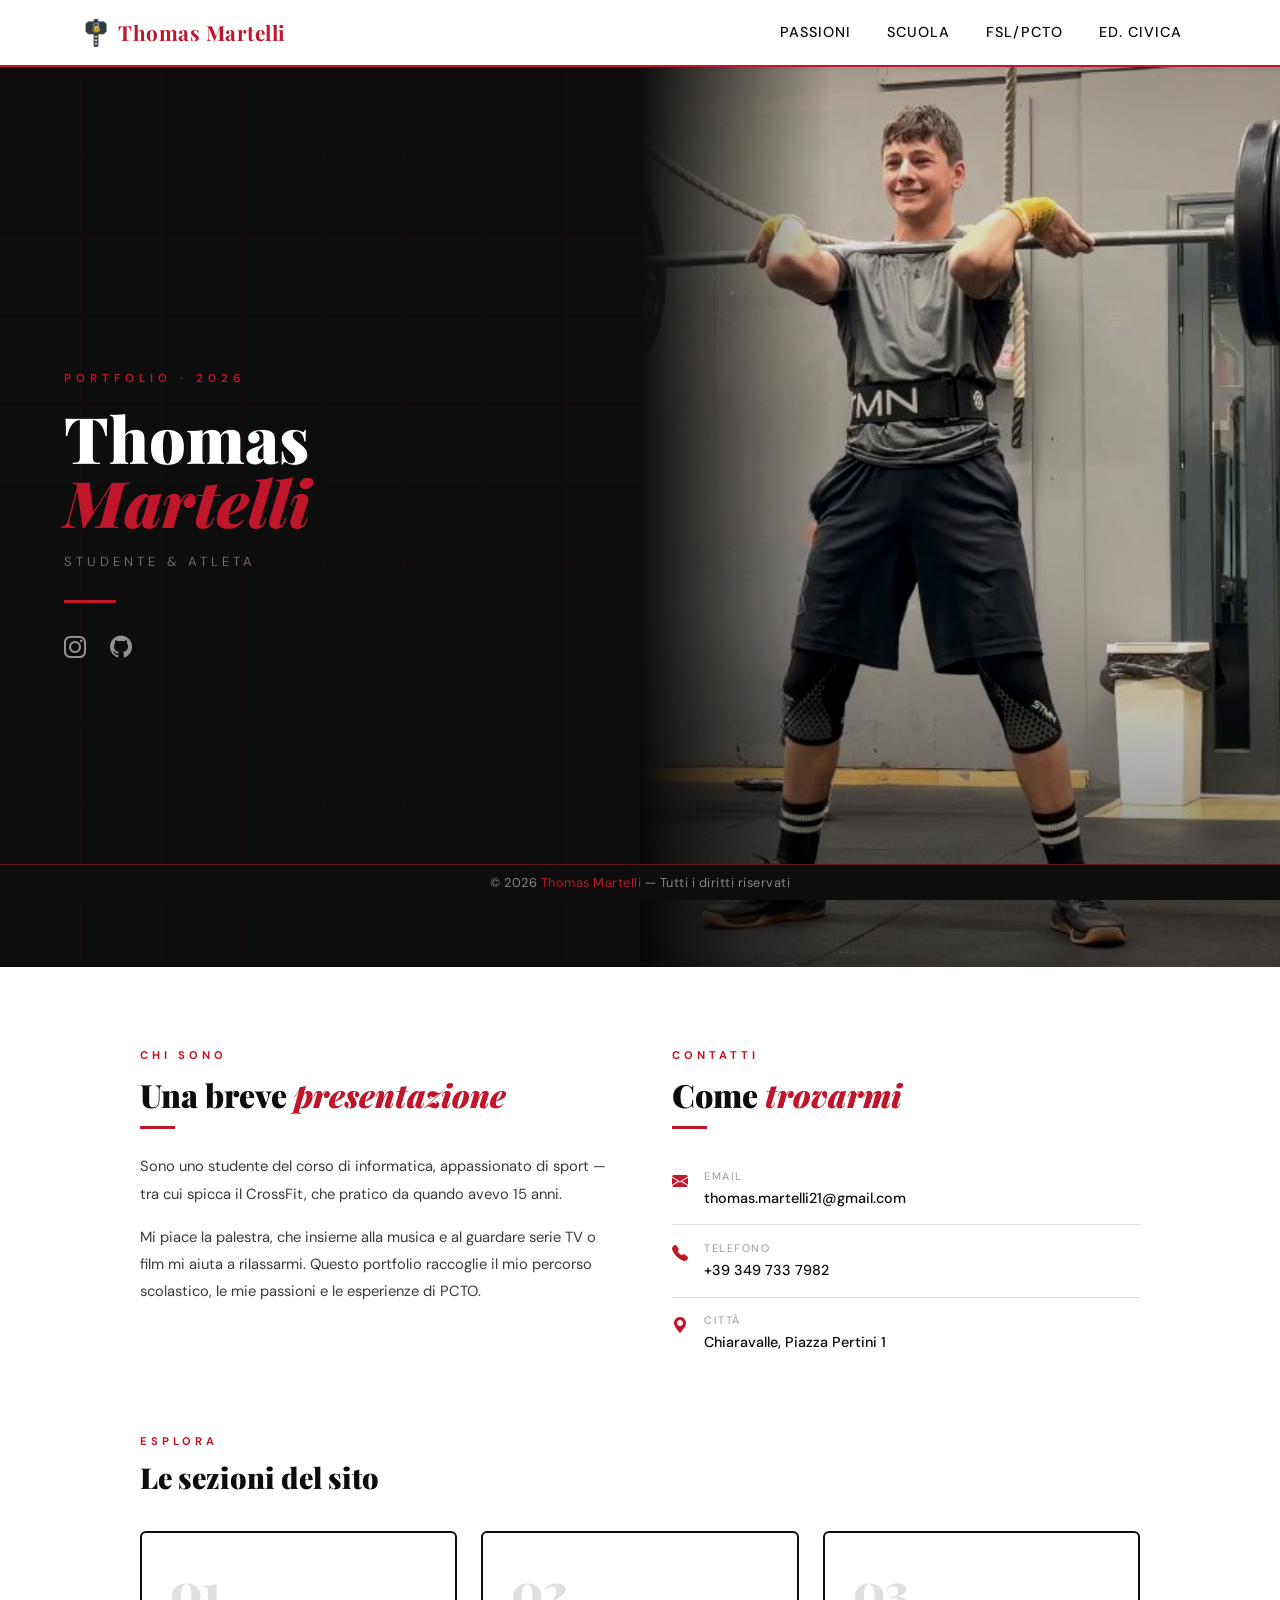
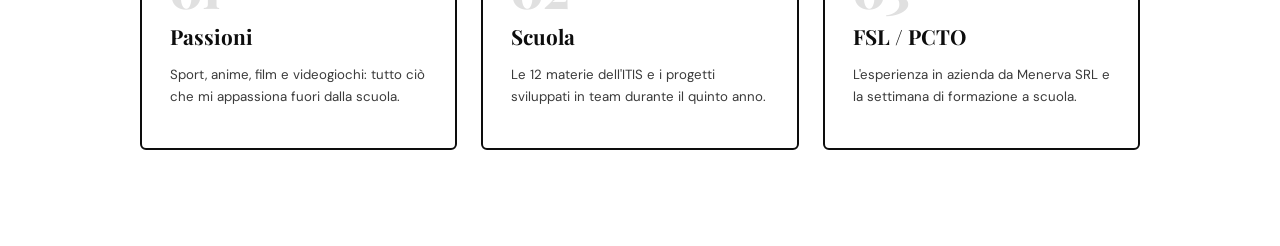
==== commit df7f5661: "Add files via upload" ====
--- a/index.html
+++ b/index.html
@@ -286,6 +286,7 @@
           <li class="nav-item"><a class="nav-link" href="passioni.html">Passioni</a></li>
           <li class="nav-item"><a class="nav-link" href="scuola.html">Scuola</a></li>
           <li class="nav-item"><a class="nav-link" href="pcto.html">FSL/PCTO</a></li>
+          <li class="nav-item"><a class="nav-link" href="educazione_civica.html">Ed. Civica</a></li>
         </ul>
       </div>
     </div>
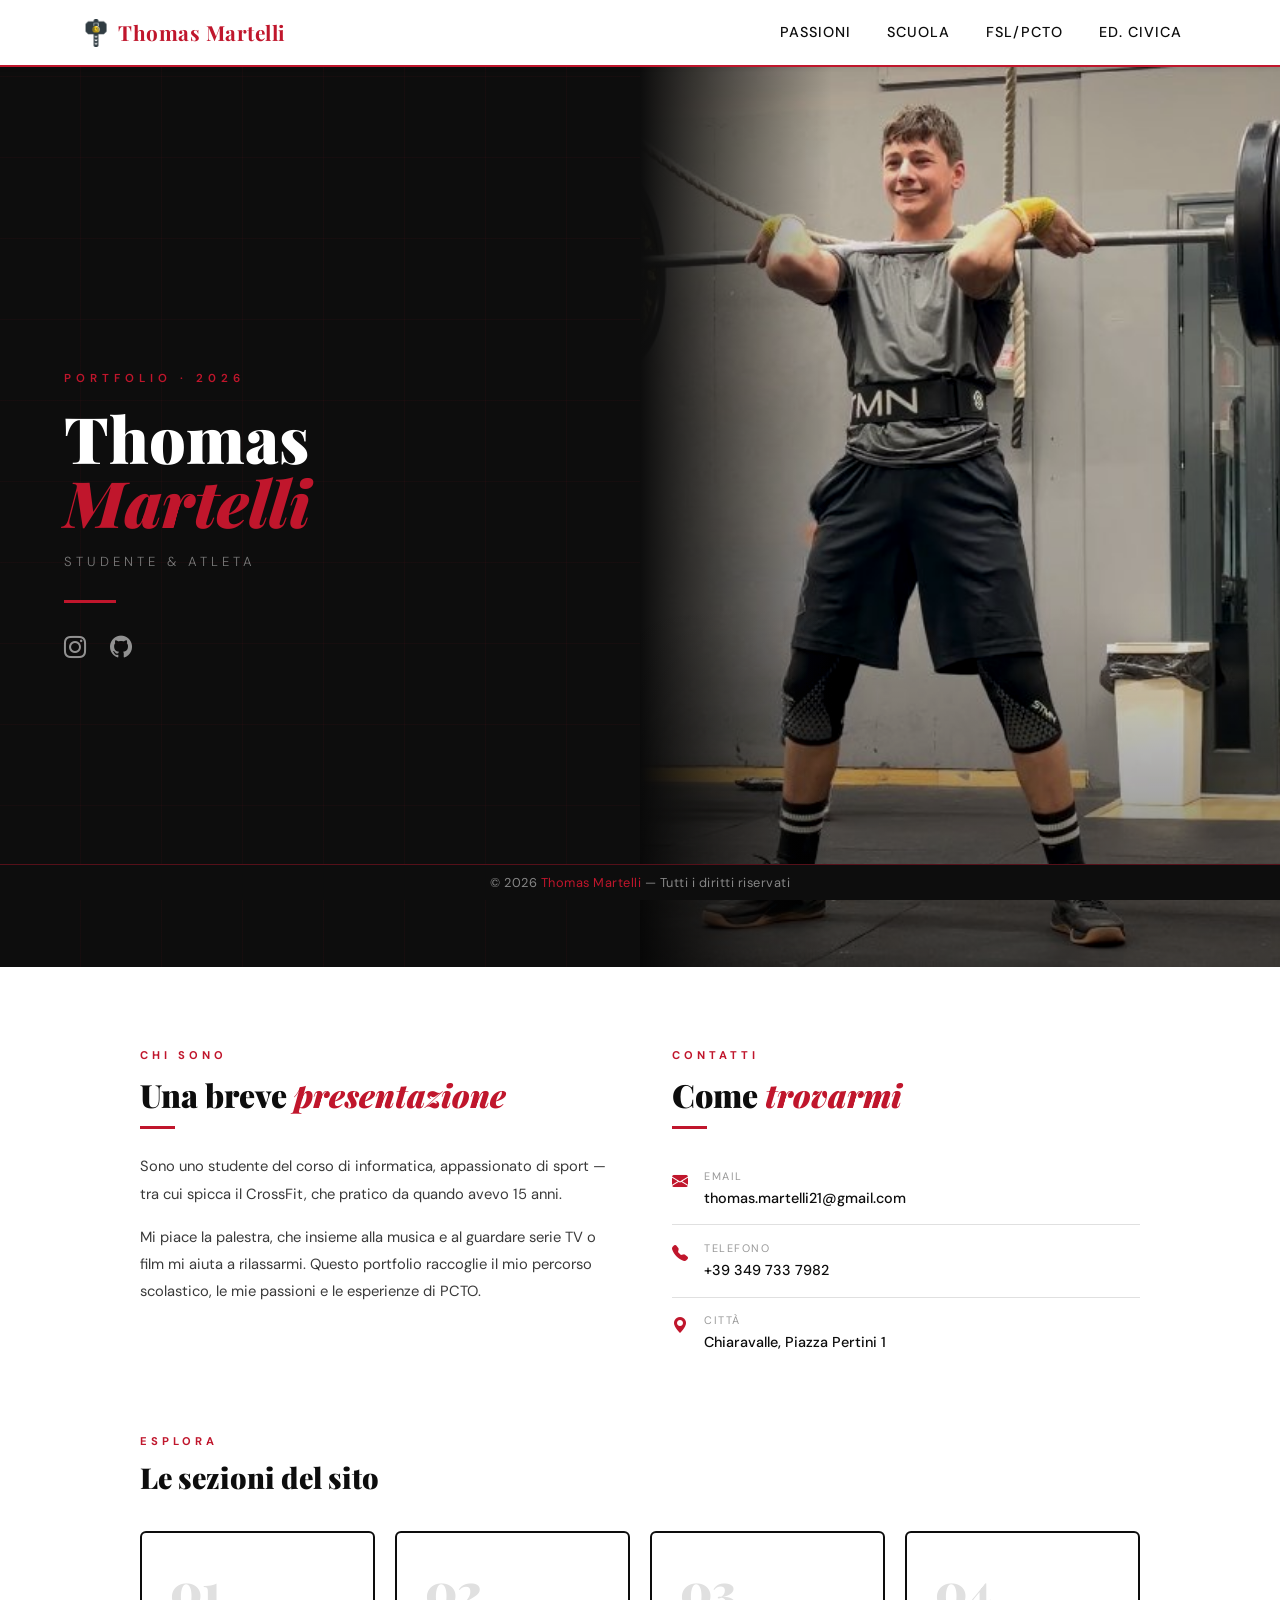
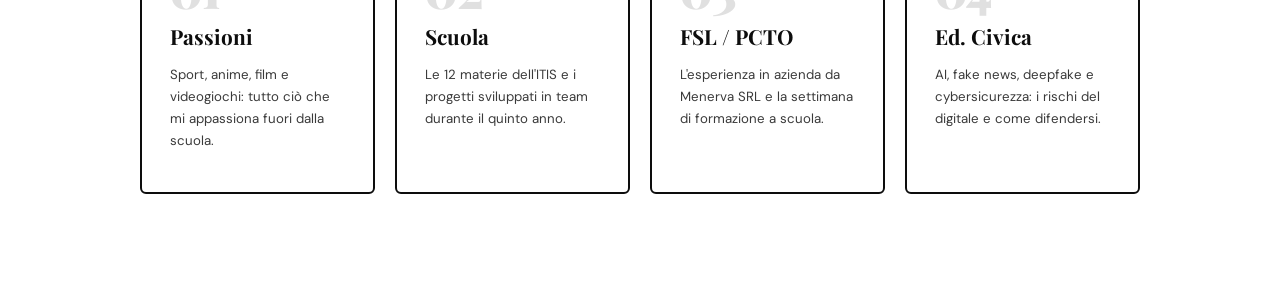
==== commit 5855e1a6: "Update index.html" ====
--- a/index.html
+++ b/index.html
@@ -220,10 +220,11 @@
     .section-title { font-family: 'Playfair Display', serif; font-size: 1.8rem; font-weight: 900; color: var(--black); margin-bottom: 2rem; }
     .pages-grid {
       max-width: 1000px; margin: 0 auto;
-      display: grid; grid-template-columns: repeat(3, 1fr);
-      gap: 1.5rem;
-    }
-    @media (max-width: 767px) { .pages-grid { grid-template-columns: 1fr; } }
+      display: grid; grid-template-columns: repeat(4, 1fr);
+      gap: 1.25rem;
+    }
+    @media (max-width: 991px) { .pages-grid { grid-template-columns: repeat(2, 1fr); } }
+    @media (max-width: 480px) { .pages-grid { grid-template-columns: 1fr; } }
 
     .page-card {
       position: relative;
@@ -368,6 +369,12 @@
         <div class="page-card-desc">L'esperienza in azienda da Menerva SRL e la settimana di formazione a scuola.</div>
         <div class="page-card-arrow"><i class="bi bi-arrow-right"></i></div>
       </a>
+      <a href="educazione_civica.html" class="page-card">
+        <div class="page-card-num">04</div>
+        <div class="page-card-title">Ed. Civica</div>
+        <div class="page-card-desc">AI, fake news, deepfake e cybersicurezza: i rischi del digitale e come difendersi.</div>
+        <div class="page-card-arrow"><i class="bi bi-arrow-right"></i></div>
+      </a>
     </div>
   </div>
 
